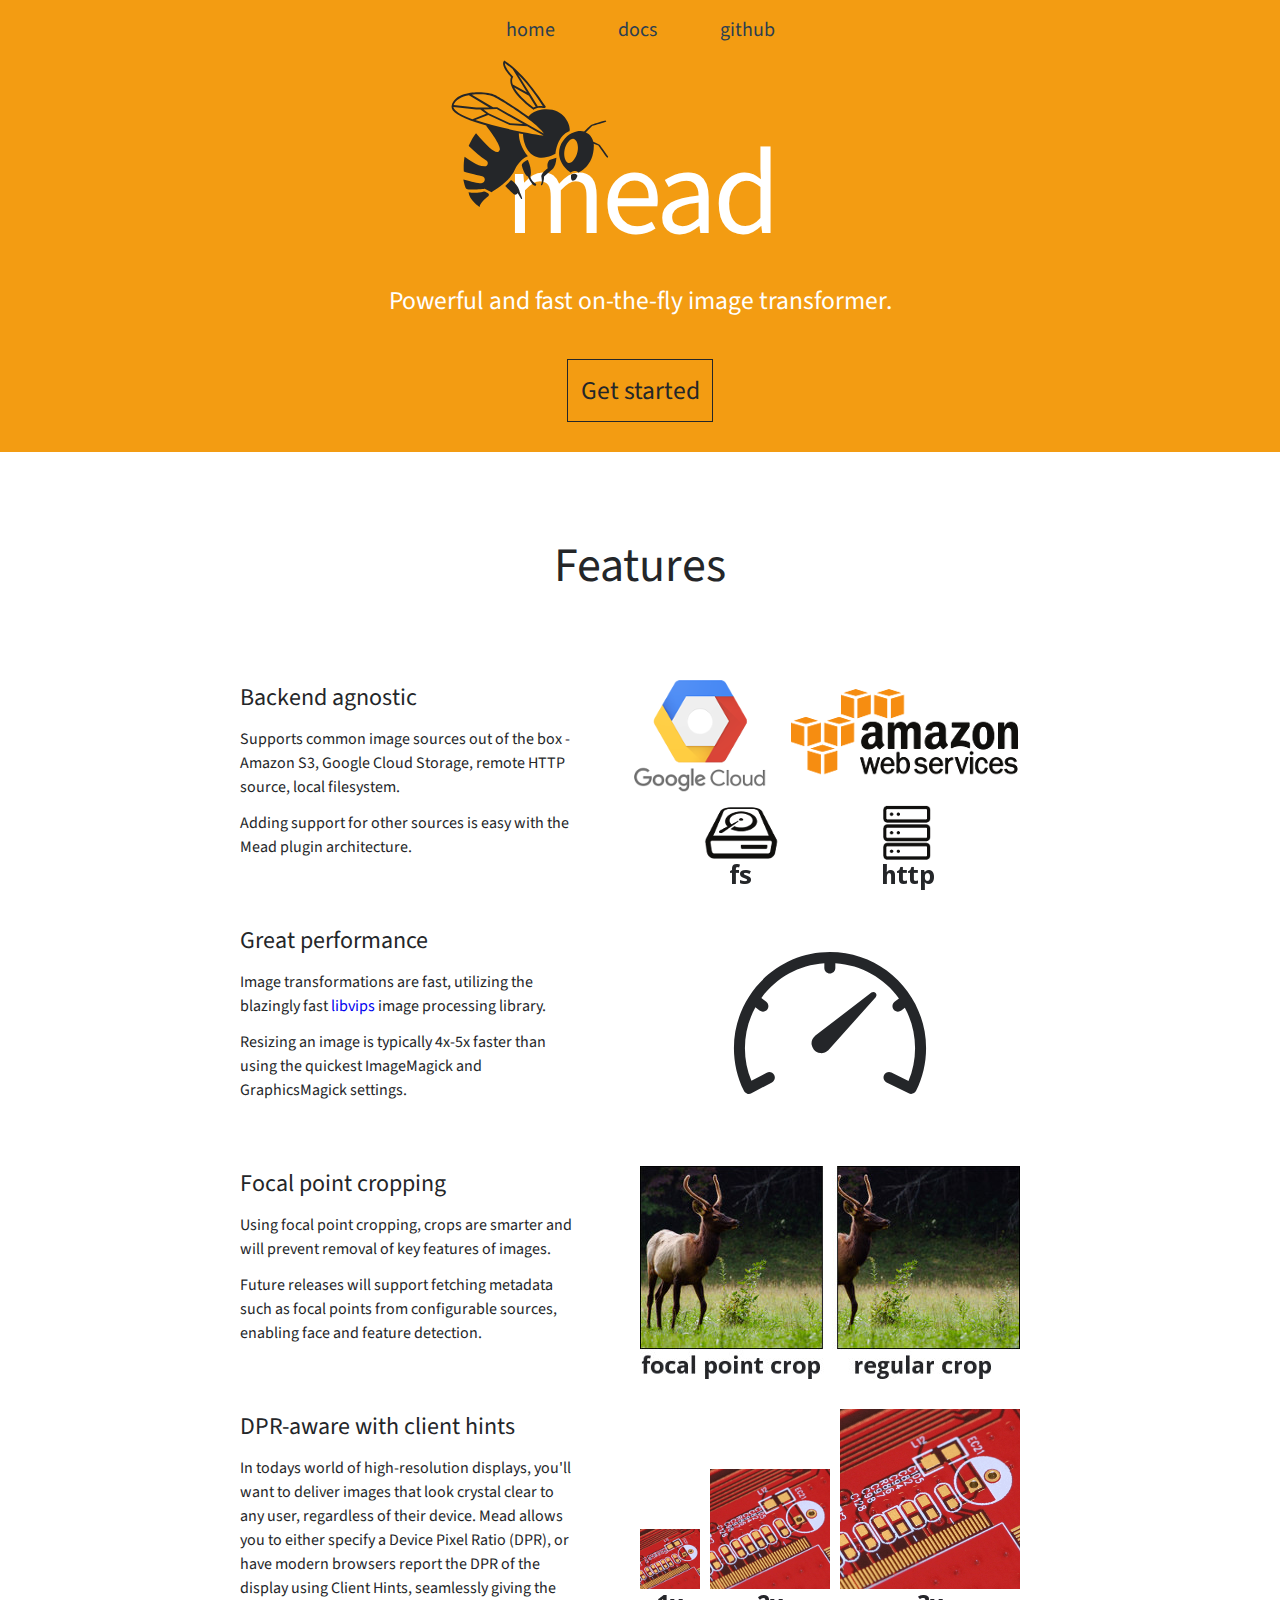
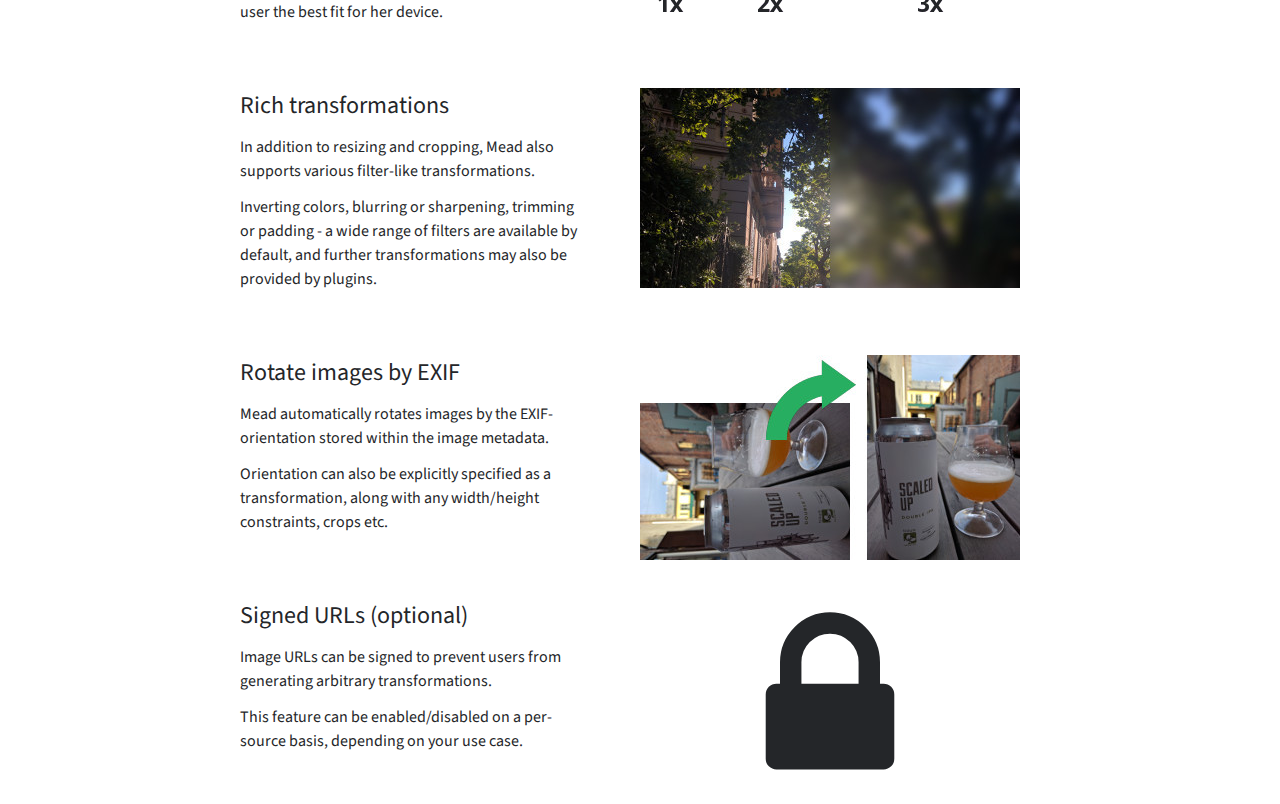
==== index.html @ cbc3a6be "Basic content" ====
<!DOCTYPE HTML>
<html>
  <head>
    <meta charset="UTF-8">
    <meta name="viewport" content="width=device-width, initial-scale=1">
    <title>Mead image transformer</title>
    <link rel="shortcut icon" sizes="16x16 32x32 48x48 64x64 128x128 256x256" href="/favicon.ico">
    <link rel="stylesheet" href="/assets/reset.css?v=1">
    <link rel="stylesheet" href="/assets/style.css?v=1">
  </head>
  <body>

    <header>
      <nav>
        <ul class="main-nav">
          <li><a href="/">Home</a></li>
          <li><a href="/docs">Docs</a></li>
          <li><a href="https://github.com/rexxars/mead">GitHub</a></li>
        </ul>
      </nav>
      <div class="splash">
        <h1><img src="/assets/logo.svg" class="logo"> mead</h1>
        <p>Powerful and fast on-the-fly image transformer.</p>

        <p class="lead-in">
          <a class="get-started-button" href="/docs/get-started.html">Get started</a>
        </p>
      </div>
    </header>

    <main class="features">
      <h2>Features</h2>

      <ul>
        <!-- Backends -->
        <li class="feature">
          <div class="feature-description">
            <h3>Backend agnostic</h3>
            <p>Supports common image sources out of the box - Amazon S3, Google Cloud Storage, remote HTTP source, local filesystem.</p>
            <p>Adding support for other sources is easy with the Mead plugin architecture.</p>
          </div>
          <a class="feature-image" href="/docs/source-adapters.html">
            <img src="assets/sources.png">
          </a>
        </li>

        <!-- Performance -->
        <li class="feature">
          <div class="feature-description">
            <h3>Great performance</h3>
            <p>Image transformations are fast, utilizing the blazingly fast <a href="https://github.com/jcupitt/libvips">libvips</a> image processing library.</p>
            <p>Resizing an image is typically 4x-5x faster than using the quickest ImageMagick and GraphicsMagick settings.</p>
          </div>
          <a class="feature-image" href="/docs/performance.html">
            <img src="assets/speed.svg" width="200">
          </a>
        </li>

        <!-- Focal point cropping -->
        <li class="feature">
          <div class="feature-description">
            <h3>Focal point cropping</h3>
            <p>Using focal point cropping, crops are smarter and will prevent removal of key features of images.</p>
            <p>Future releases will support fetching metadata such as focal points from configurable sources, enabling face and feature detection.</p>
          </div>
          <a class="feature-image" href="/docs/transformations.html#focal-crop">
            <img src="assets/focal-crop.jpg">
          </a>
        </li>

        <!-- DPR / Client Hints -->
        <li class="feature">
          <div class="feature-description">
            <h3>DPR-aware with client hints</h3>
            <p>In todays world of high-resolution displays, you'll want to deliver images that look crystal clear to any user, regardless of their device. Mead allows you to either specify a Device Pixel Ratio (DPR), or have modern browsers report the DPR of the display using Client Hints, seamlessly giving the user the best fit for her device.</p>
          </div>
          <a class="feature-image" href="/docs/transformations.html#dpr">
            <img src="assets/dpr.png">
          </a>
        </li>

        <!-- Transformations -->
        <li class="feature">
          <div class="feature-description">
            <h3>Rich transformations</h3>
            <p>In addition to resizing and cropping, Mead also supports various filter-like transformations.</p>
            <p>Inverting colors, blurring or sharpening, trimming or padding - a wide range of filters are available by default, and further transformations may also be provided by plugins.</p>
          </div>
          <a class="feature-image" href="/docs/transformations.html">
            <img src="assets/blur.jpg">
          </a>
        </li>

        <!-- EXIF-rotate -->
        <li class="feature">
          <div class="feature-description">
            <h3>Rotate images by EXIF</h3>
            <p>Mead automatically rotates images by the EXIF-orientation stored within the image metadata.</p>
            <p>Orientation can also be explicitly specified as a transformation, along with any width/height constraints, crops etc.</p>
          </div>
          <a class="feature-image" href="/docs/transformations.html#orientation">
            <img src="assets/exif.jpg">
          </a>
        </li>

        <!-- Optional signed URLs -->
        <li class="feature">
          <div class="feature-description">
            <h3>Signed URLs (optional)</h3>
            <p>Image URLs can be signed to prevent users from generating arbitrary transformations.</p>
            <p>This feature can be enabled/disabled on a per-source basis, depending on your use case.</p>
          </div>
          <a class="feature-image" href="/docs/signed-urls.html">
            <img src="assets/lock.svg" width="200">
          </a>
        </li>
      </ul>
    </main>

  </body>
</html>
---- assets/style.css ----
@import url(http://fonts.googleapis.com/css?family=Source+Sans+Pro:400,700,400italic,700italic|Source+Code+Pro);

/* # =================================================================
   # Basic site-wide rules
   # ================================================================= */

html, head, body {
  margin: 0;
  height: 100%;
}

body {
  font-family: 'Source Sans Pro', 'Trebuchet MS', 'Lucida Grande', 'Bitstream Vera Sans', 'Helvetica Neue', sans-serif;
  font-size: 16px;
  color: #242629;
}

a {
  text-decoration: none;
}

a:hover {
  text-decoration: underline;
}

p {
  line-height: 1.5em;
}

h1, h2, h3 {
  font-weight: normal;
}

main h2 {
  font-size: 3em;
  text-align: center;
  margin: 80px 0;
}

/* # =================================================================
   # Header/splash
   # ================================================================= */
header {
  background: #f39c12;
  color: #fff;
}

nav {
  padding: 1em;
}

.main-nav {
  list-style-type: none;
  text-align: center;
}

.main-nav li {
  display: inline-block;
}

.main-nav a {

  text-transform: lowercase;
  color: #2c3e50;
  padding-bottom: 0.5em;
  margin: 0 1.5em;
  font-size: 1.25em;
}

.splash {
  text-align: center;
  margin-top: 3em;
  padding-bottom: 1em;
}

.splash h1 {
  font-size: 7.6em;
  letter-spacing: -4px;
  position: relative;
}

.splash .logo {
  height: 100%;
  position: absolute;
  margin: -55px 0 0 -66px;
}

.splash p {
  font-size: 1.6em;
}

.lead-in {
  margin: 2em 0 1em 0;
}

.get-started-button {
  border: 1px solid #242629;
  color: #242629;
  padding: 0.5em;
}

.get-started-button:hover {
  text-decoration: none;
  background: #242629;
  color: #fff;
}

/* # =================================================================
   # Features
   # ================================================================= */
.features {
  margin: 0 auto;
}

.features ul {
  list-style-type: none;
}

.features h3 {
  font-size: 1.5em;
}

.feature-description p {
  margin: 0.75em 0;
}

.feature-image {
  text-align: center;
  width: 420px;
}

@media (max-width: 820px) {
  .feature {
    margin: 4em 0;
  }

  .feature-description h3 {
    text-align: center;
  }

  .feature-description {
    width: 80%;
    display: block;
    margin: 0 auto;
  }

  .feature-image {
    max-width: 420px;
    display: block;
    margin: 0 auto;
  }
}

@media (min-width: 820px) {
  .features {
    max-width: 800px;
  }

  .feature {
    position: relative;
    margin-top: 1em;
    margin-bottom: 4em;
  }

  .feature-description {
    max-width: 340px;
  }

  .feature-image {
    position: absolute;
    top: 0;
    right: 0;
  }
}
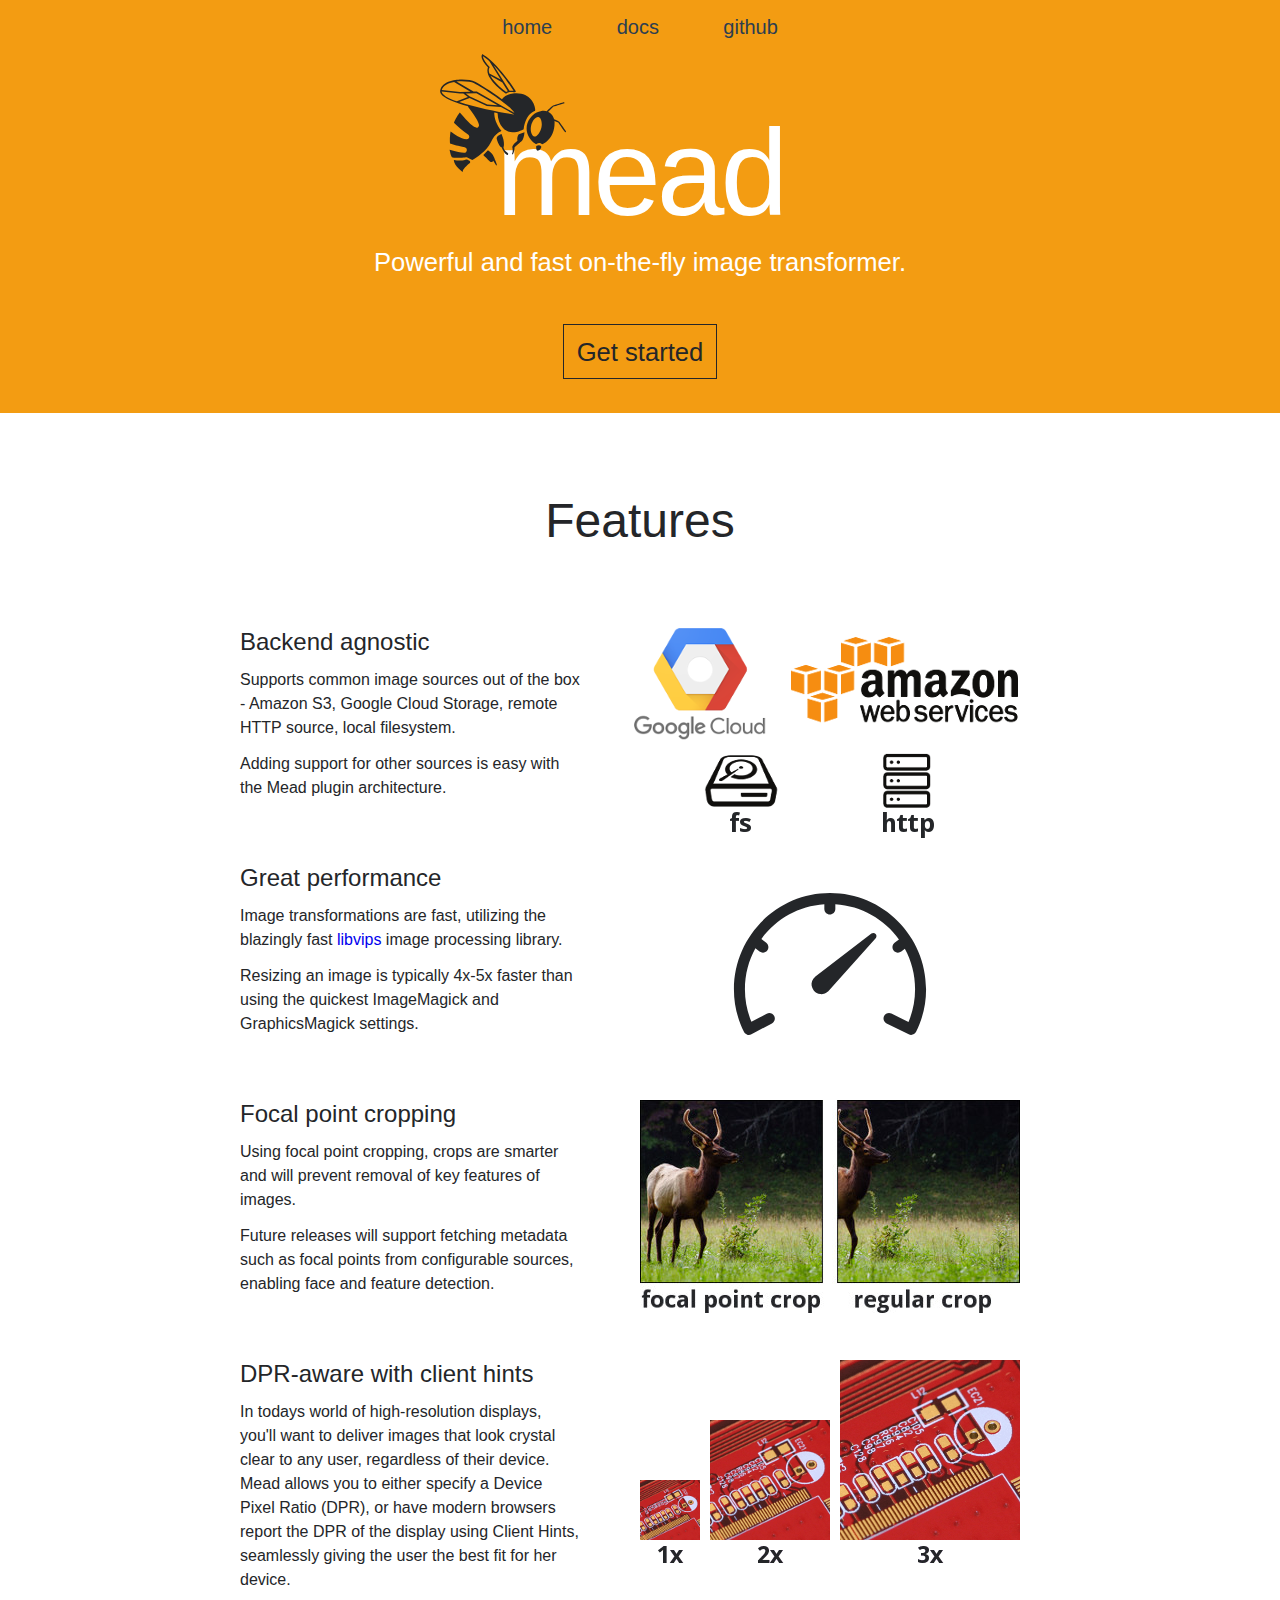
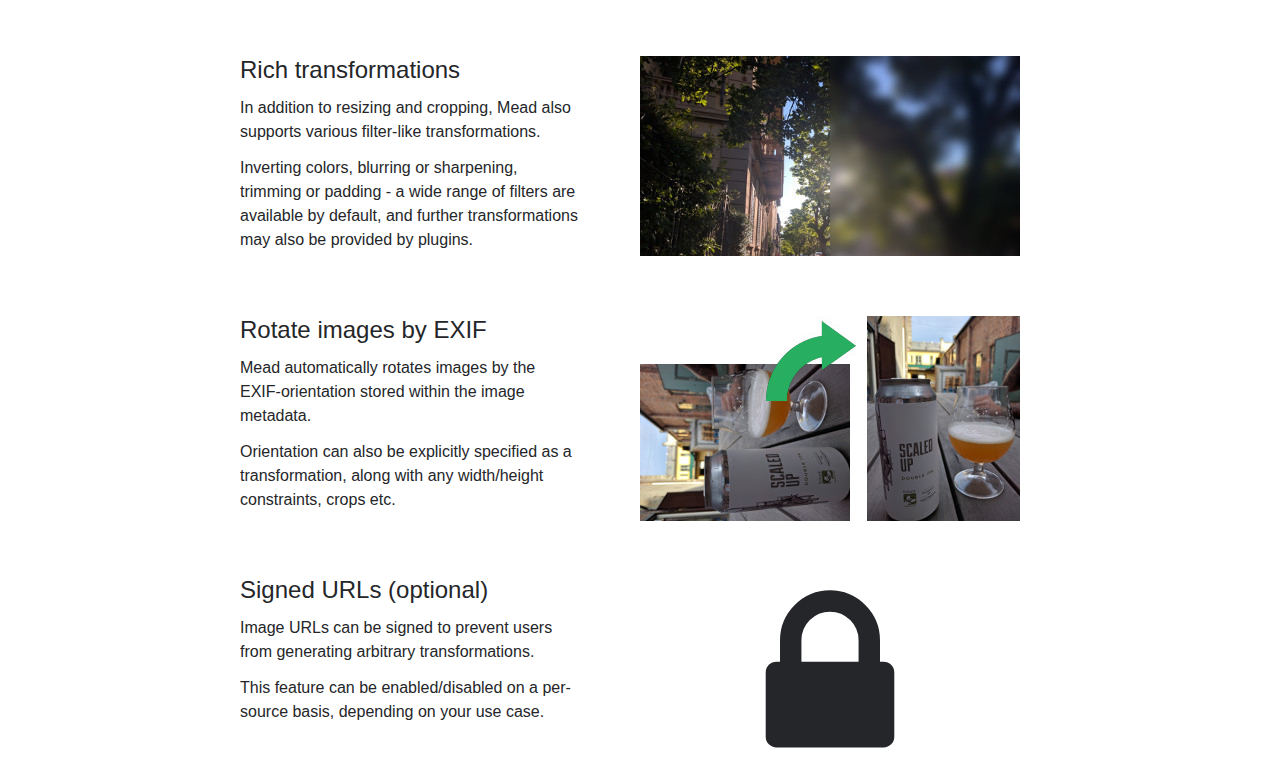
==== commit c54e1dc5: "Initial start on docs" ====
--- a/index.html
+++ b/index.html
@@ -13,7 +13,7 @@
     <header>
       <nav>
         <ul class="main-nav">
-          <li><a href="/">Home</a></li>
+          <li><a href="/" class="active">Home</a></li>
           <li><a href="/docs">Docs</a></li>
           <li><a href="https://github.com/rexxars/mead">GitHub</a></li>
         </ul>
@@ -23,7 +23,7 @@
         <p>Powerful and fast on-the-fly image transformer.</p>
 
         <p class="lead-in">
-          <a class="get-started-button" href="/docs/get-started.html">Get started</a>
+          <a class="get-started-button" href="/docs">Get started</a>
         </p>
       </div>
     </header>
@@ -39,7 +39,7 @@
             <p>Supports common image sources out of the box - Amazon S3, Google Cloud Storage, remote HTTP source, local filesystem.</p>
             <p>Adding support for other sources is easy with the Mead plugin architecture.</p>
           </div>
-          <a class="feature-image" href="/docs/source-adapters.html">
+          <a class="feature-image" href="/docs#source-adapters">
             <img src="assets/sources.png">
           </a>
         </li>
@@ -51,7 +51,7 @@
             <p>Image transformations are fast, utilizing the blazingly fast <a href="https://github.com/jcupitt/libvips">libvips</a> image processing library.</p>
             <p>Resizing an image is typically 4x-5x faster than using the quickest ImageMagick and GraphicsMagick settings.</p>
           </div>
-          <a class="feature-image" href="/docs/performance.html">
+          <a class="feature-image" href="/docs#performance">
             <img src="assets/speed.svg" width="200">
           </a>
         </li>
@@ -110,7 +110,7 @@
             <p>Image URLs can be signed to prevent users from generating arbitrary transformations.</p>
             <p>This feature can be enabled/disabled on a per-source basis, depending on your use case.</p>
           </div>
-          <a class="feature-image" href="/docs/signed-urls.html">
+          <a class="feature-image" href="/docs#signing-urls">
             <img src="assets/lock.svg" width="200">
           </a>
         </li>
--- a/assets/style.css
+++ b/assets/style.css
@@ -1,5 +1,5 @@
-@import url(http://fonts.googleapis.com/css?family=Source+Sans+Pro:400,700,400italic,700italic|Source+Code+Pro);
-
+/*@import url(http://fonts.googleapis.com/css?family=Source+Sans+Pro:400,700,400italic,700italic|Source+Code+Pro);
+*/
 /* # =================================================================
    # Basic site-wide rules
    # ================================================================= */
@@ -59,12 +59,34 @@
 }
 
 .main-nav a {
-
   text-transform: lowercase;
   color: #2c3e50;
   padding-bottom: 0.5em;
-  margin: 0 1.5em;
+  padding: 0 1.5em;
   font-size: 1.25em;
+}
+
+/* Make top navigation usable on smaller screens */
+@media (max-width: 500px) {
+  .main-nav .nav-logo {
+    display: none;
+  }
+
+  .main-nav a {
+    padding: 0 1.1em;
+  }
+}
+
+.nav-logo img {
+  height: 46px;
+  position: absolute;
+  margin-left: -46px;
+  margin-top: -12px;
+}
+
+.nav-logo em {
+  text-indent: -50000em;
+  display: inline-block;
 }
 
 .splash {
@@ -172,3 +194,76 @@
     right: 0;
   }
 }
+
+/* # =================================================================
+   # Documentation
+   # ================================================================= */
+.docs {
+  margin: 0 auto;
+  padding: 0 1em;
+  padding-left: 220px;
+  max-width: 800px;
+}
+
+.doc-nav-container {
+  padding: 0;
+}
+
+.doc-nav {
+  background: #fafafa;
+  border-right: 1px solid #e8e8e8;
+  width: 220px;
+  list-style-type: none;
+  position: fixed;
+  top: 55px;
+  bottom: 0;
+}
+
+.doc-hamburger {
+  position: fixed;
+  top: 55px;
+  display: block;
+  width: 50px;
+  height: 50px;
+  background: #fafafa;
+  border: 1px solid #e8e8e8;
+  font-size: 1.2em;
+  font-weight: bold;
+  z-index: 5;
+}
+
+.doc-nav a {
+  font-size: 1.1em;
+  color: #333;
+  line-height: 2.5em;
+  padding-left: 0.5em;
+}
+
+.doc-nav .sub a {
+  padding-left: 1.75em;
+}
+
+/* Make side documentation navigation usable on smaller screens */
+.doc-hamburger {
+  display: none;
+}
+
+@media (max-width: 975px) {
+  .docs {
+    margin: 0 auto;
+    padding: 0 1em;
+  }
+
+  .doc-nav {
+    display: none;
+  }
+
+  .doc-nav.forced {
+    display: block;
+    border-top: 50px solid #fafafa; /* Height of hamburger */
+  }
+
+  .doc-hamburger {
+    display: block;
+  }
+}
